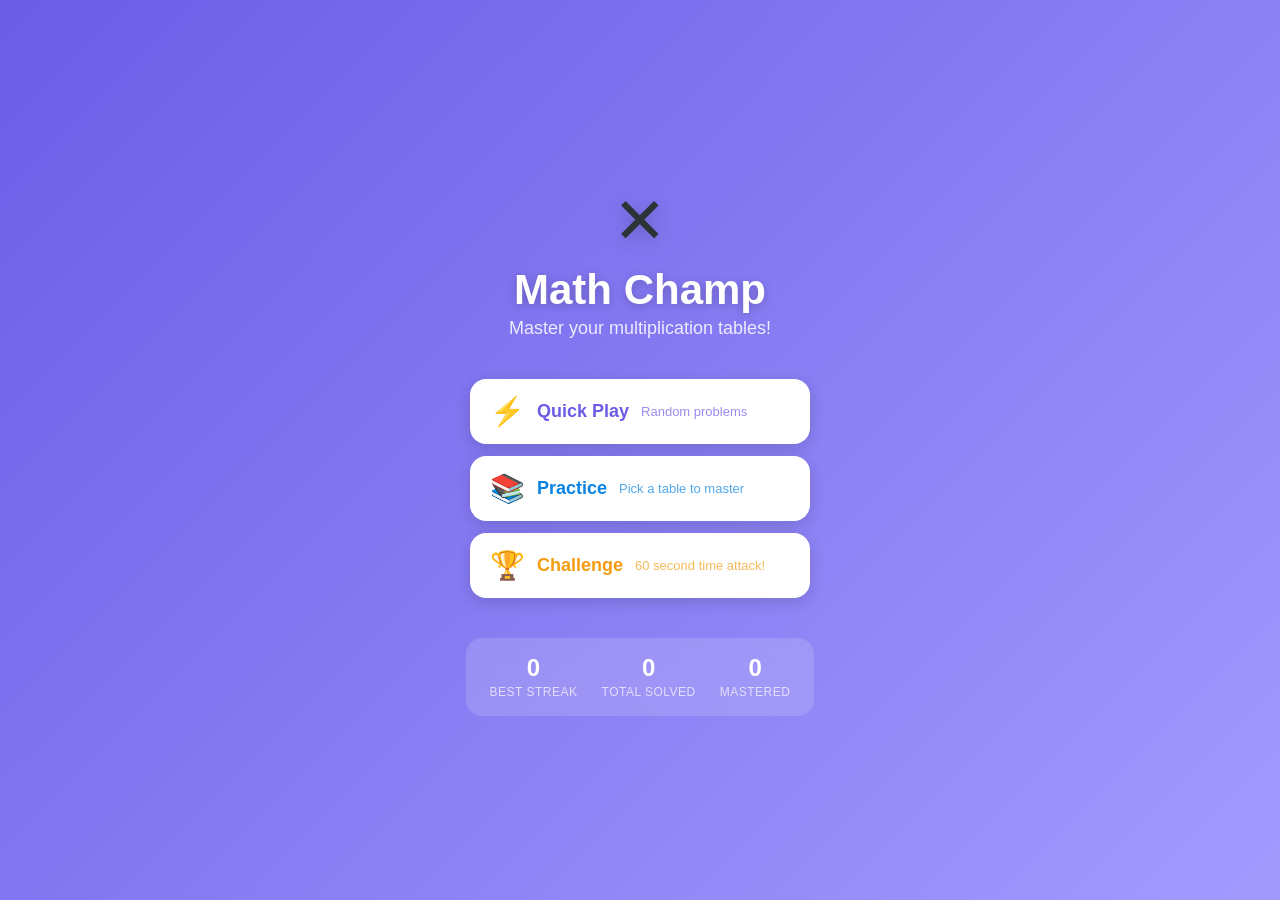
==== index.html @ 1cf612f5 "Initial commit: Math Champ multiplication tables PWA A fun, installable PWA game to help kids master" ====
<!DOCTYPE html>
<html lang="en">
<head>
  <meta charset="UTF-8">
  <meta name="viewport" content="width=device-width, initial-scale=1.0, user-scalable=no">
  <meta name="apple-mobile-web-app-capable" content="yes">
  <meta name="apple-mobile-web-app-status-bar-style" content="black-translucent">
  <meta name="apple-mobile-web-app-title" content="Math Champ">
  <meta name="theme-color" content="#6c5ce7">
  <title>Math Champ ✕</title>
  <link rel="manifest" href="manifest.json">
  <link rel="apple-touch-icon" href="icon-192.png">
  <link rel="stylesheet" href="style.css">
</head>
<body>
  <div id="app">

    <!-- HOME SCREEN -->
    <div id="screen-home" class="screen active">
      <div class="home-content">
        <div class="logo">
          <span class="logo-icon">✕</span>
          <h1>Math Champ</h1>
          <p class="subtitle">Master your multiplication tables!</p>
        </div>
        <div class="menu-buttons">
          <button class="btn btn-play" onclick="startQuickPlay()">
            <span class="btn-icon">⚡</span>
            <span class="btn-label">Quick Play</span>
            <span class="btn-desc">Random problems</span>
          </button>
          <button class="btn btn-practice" onclick="showTablePicker()">
            <span class="btn-icon">📚</span>
            <span class="btn-label">Practice</span>
            <span class="btn-desc">Pick a table to master</span>
          </button>
          <button class="btn btn-challenge" onclick="startChallenge()">
            <span class="btn-icon">🏆</span>
            <span class="btn-label">Challenge</span>
            <span class="btn-desc">60 second time attack!</span>
          </button>
        </div>
        <div class="stats-bar">
          <div class="stat">
            <span class="stat-value" id="home-streak">0</span>
            <span class="stat-label">Best Streak</span>
          </div>
          <div class="stat">
            <span class="stat-value" id="home-total">0</span>
            <span class="stat-label">Total Solved</span>
          </div>
          <div class="stat">
            <span class="stat-value" id="home-mastered">0</span>
            <span class="stat-label">Mastered</span>
          </div>
        </div>
      </div>
    </div>

    <!-- TABLE PICKER SCREEN -->
    <div id="screen-picker" class="screen">
      <div class="picker-content">
        <button class="back-btn" onclick="goHome()">← Back</button>
        <h2>Pick a Table</h2>
        <div class="table-grid" id="table-grid"></div>
      </div>
    </div>

    <!-- GAME SCREEN -->
    <div id="screen-game" class="screen">
      <div class="game-header">
        <button class="back-btn" onclick="endGame()">✕</button>
        <div class="game-info">
          <div class="streak" id="streak-display">
            <span class="streak-fire" id="streak-fire">🔥</span>
            <span id="streak-count">0</span>
          </div>
          <div class="score" id="score-display">
            Score: <span id="score-count">0</span>
          </div>
        </div>
        <div class="timer" id="timer-display" style="display:none">
          <span id="timer-value">60</span>s
        </div>
      </div>

      <div class="game-body">
        <div class="problem-container">
          <div class="problem" id="problem">
            <span class="problem-num" id="num-a">7</span>
            <span class="problem-op">×</span>
            <span class="problem-num" id="num-b">8</span>
            <span class="problem-eq">=</span>
            <span class="problem-answer" id="answer-display">?</span>
          </div>
          <div class="feedback" id="feedback"></div>
        </div>

        <div class="numpad">
          <button class="num-btn" onclick="pressNum(1)">1</button>
          <button class="num-btn" onclick="pressNum(2)">2</button>
          <button class="num-btn" onclick="pressNum(3)">3</button>
          <button class="num-btn" onclick="pressNum(4)">4</button>
          <button class="num-btn" onclick="pressNum(5)">5</button>
          <button class="num-btn" onclick="pressNum(6)">6</button>
          <button class="num-btn" onclick="pressNum(7)">7</button>
          <button class="num-btn" onclick="pressNum(8)">8</button>
          <button class="num-btn" onclick="pressNum(9)">9</button>
          <button class="num-btn num-btn-clear" onclick="clearAnswer()">⌫</button>
          <button class="num-btn" onclick="pressNum(0)">0</button>
          <button class="num-btn num-btn-go" onclick="submitAnswer()">GO</button>
        </div>
      </div>
    </div>

    <!-- RESULTS SCREEN -->
    <div id="screen-results" class="screen">
      <div class="results-content">
        <div class="results-header" id="results-header">
          <span class="results-emoji">🌟</span>
          <h2>Great Job!</h2>
        </div>
        <div class="results-stats">
          <div class="result-stat">
            <span class="result-stat-value" id="result-score">0</span>
            <span class="result-stat-label">Score</span>
          </div>
          <div class="result-stat">
            <span class="result-stat-value" id="result-correct">0</span>
            <span class="result-stat-label">Correct</span>
          </div>
          <div class="result-stat">
            <span class="result-stat-value" id="result-best-streak">0</span>
            <span class="result-stat-label">Best Streak</span>
          </div>
        </div>
        <div class="trouble-spots" id="trouble-spots" style="display:none">
          <h3>Keep Practicing</h3>
          <div id="trouble-list"></div>
        </div>
        <div class="results-buttons">
          <button class="btn btn-play" onclick="playAgain()">
            <span class="btn-icon">🔄</span>
            <span class="btn-label">Play Again</span>
          </button>
          <button class="btn btn-practice" onclick="goHome()">
            <span class="btn-icon">🏠</span>
            <span class="btn-label">Home</span>
          </button>
        </div>
      </div>
    </div>

    <!-- CONFETTI CANVAS -->
    <canvas id="confetti-canvas"></canvas>
  </div>

  <script src="app.js"></script>
</body>
</html>
---- style.css ----
/* ============================================
   MATH CHAMP — Styles
   ============================================ */

:root {
  --purple: #6c5ce7;
  --purple-dark: #5a4bd1;
  --pink: #e84393;
  --orange: #f39c12;
  --green: #00b894;
  --red: #e74c3c;
  --blue: #0984e3;
  --bg-start: #6c5ce7;
  --bg-end: #a29bfe;
  --text: #2d3436;
  --text-light: #636e72;
  --white: #ffffff;
  --shadow: 0 4px 15px rgba(0, 0, 0, 0.15);
  --shadow-lg: 0 8px 30px rgba(0, 0, 0, 0.2);
  --radius: 16px;
  --radius-sm: 12px;
}

* {
  margin: 0;
  padding: 0;
  box-sizing: border-box;
  -webkit-tap-highlight-color: transparent;
  -webkit-touch-callout: none;
  -webkit-user-select: none;
  user-select: none;
}

html, body {
  height: 100%;
  overflow: hidden;
}

body {
  font-family: -apple-system, BlinkMacSystemFont, 'Segoe UI', Roboto, sans-serif;
  background: linear-gradient(135deg, var(--bg-start), var(--bg-end));
  color: var(--text);
  min-height: 100dvh;
}

#app {
  height: 100dvh;
  position: relative;
  overflow: hidden;
}

/* ============================================
   SCREENS
   ============================================ */

.screen {
  position: absolute;
  inset: 0;
  display: flex;
  flex-direction: column;
  opacity: 0;
  pointer-events: none;
  transform: scale(0.95);
  transition: opacity 0.3s ease, transform 0.3s ease;
}

.screen.active {
  opacity: 1;
  pointer-events: auto;
  transform: scale(1);
}

/* ============================================
   HOME SCREEN
   ============================================ */

.home-content {
  flex: 1;
  display: flex;
  flex-direction: column;
  align-items: center;
  justify-content: center;
  padding: 24px;
  gap: 32px;
}

.logo {
  text-align: center;
}

.logo-icon {
  font-size: 64px;
  display: block;
  animation: pulse 2s ease-in-out infinite;
  filter: drop-shadow(0 4px 8px rgba(0,0,0,0.2));
}

@keyframes pulse {
  0%, 100% { transform: scale(1); }
  50% { transform: scale(1.1); }
}

.logo h1 {
  font-size: 42px;
  font-weight: 800;
  color: var(--white);
  text-shadow: 0 2px 10px rgba(0, 0, 0, 0.2);
  margin-top: 8px;
}

.subtitle {
  color: rgba(255, 255, 255, 0.85);
  font-size: 18px;
  margin-top: 4px;
}

/* ============================================
   MENU BUTTONS
   ============================================ */

.menu-buttons {
  display: flex;
  flex-direction: column;
  gap: 12px;
  width: 100%;
  max-width: 340px;
}

.btn {
  display: flex;
  align-items: center;
  gap: 12px;
  padding: 16px 20px;
  border: none;
  border-radius: var(--radius);
  font-size: 16px;
  cursor: pointer;
  transition: transform 0.15s ease, box-shadow 0.15s ease;
  box-shadow: var(--shadow);
  text-align: left;
  position: relative;
  overflow: hidden;
}

.btn:active {
  transform: scale(0.97);
}

.btn-icon {
  font-size: 28px;
  flex-shrink: 0;
}

.btn-label {
  font-weight: 700;
  font-size: 18px;
  display: block;
}

.btn-desc {
  font-size: 13px;
  opacity: 0.7;
  display: block;
}

.btn-play {
  background: var(--white);
  color: var(--purple);
}

.btn-practice {
  background: var(--white);
  color: var(--blue);
}

.btn-challenge {
  background: var(--white);
  color: var(--orange);
}

/* ============================================
   STATS BAR
   ============================================ */

.stats-bar {
  display: flex;
  gap: 24px;
  padding: 16px 24px;
  background: rgba(255, 255, 255, 0.15);
  backdrop-filter: blur(10px);
  -webkit-backdrop-filter: blur(10px);
  border-radius: var(--radius);
}

.stat {
  text-align: center;
}

.stat-value {
  font-size: 24px;
  font-weight: 800;
  color: var(--white);
  display: block;
}

.stat-label {
  font-size: 12px;
  color: rgba(255, 255, 255, 0.7);
  text-transform: uppercase;
  letter-spacing: 0.5px;
}

/* ============================================
   TABLE PICKER
   ============================================ */

.picker-content {
  flex: 1;
  padding: 24px;
  display: flex;
  flex-direction: column;
  align-items: center;
}

.picker-content h2 {
  color: var(--white);
  font-size: 28px;
  margin-bottom: 24px;
}

.back-btn {
  align-self: flex-start;
  background: rgba(255, 255, 255, 0.2);
  border: none;
  color: var(--white);
  font-size: 16px;
  font-weight: 600;
  padding: 8px 16px;
  border-radius: 20px;
  cursor: pointer;
  margin-bottom: 16px;
  transition: background 0.2s;
}

.back-btn:active {
  background: rgba(255, 255, 255, 0.35);
}

.table-grid {
  display: grid;
  grid-template-columns: repeat(3, 1fr);
  gap: 12px;
  width: 100%;
  max-width: 340px;
}

.table-btn {
  aspect-ratio: 1;
  border: none;
  border-radius: var(--radius-sm);
  font-size: 28px;
  font-weight: 800;
  cursor: pointer;
  transition: transform 0.15s ease;
  box-shadow: var(--shadow);
  display: flex;
  flex-direction: column;
  align-items: center;
  justify-content: center;
  gap: 4px;
  position: relative;
}

.table-btn:active {
  transform: scale(0.95);
}

.table-btn .mastery {
  font-size: 10px;
  font-weight: 600;
  opacity: 0.7;
}

.table-btn .mastery-star {
  position: absolute;
  top: 6px;
  right: 6px;
  font-size: 16px;
}

.table-btn-1  { background: #ff6b6b; color: white; }
.table-btn-2  { background: #ee5a24; color: white; }
.table-btn-3  { background: #f39c12; color: white; }
.table-btn-4  { background: #fdcb6e; color: #5a4e3a; }
.table-btn-5  { background: #00b894; color: white; }
.table-btn-6  { background: #00cec9; color: white; }
.table-btn-7  { background: #0984e3; color: white; }
.table-btn-8  { background: #6c5ce7; color: white; }
.table-btn-9  { background: #e84393; color: white; }
.table-btn-10 { background: #fd79a8; color: white; }
.table-btn-11 { background: #636e72; color: white; }
.table-btn-12 { background: #2d3436; color: white; }

/* ============================================
   GAME SCREEN
   ============================================ */

.game-header {
  display: flex;
  align-items: center;
  justify-content: space-between;
  padding: 16px 20px;
  gap: 12px;
}

.game-header .back-btn {
  margin-bottom: 0;
  font-size: 20px;
  width: 40px;
  height: 40px;
  padding: 0;
  display: flex;
  align-items: center;
  justify-content: center;
  border-radius: 50%;
}

.game-info {
  display: flex;
  align-items: center;
  gap: 16px;
}

.streak {
  display: flex;
  align-items: center;
  gap: 4px;
  font-size: 20px;
  font-weight: 800;
  color: var(--white);
}

.streak-fire {
  font-size: 24px;
  transition: transform 0.2s ease;
}

.streak-fire.big {
  transform: scale(1.5);
}

.score {
  font-size: 16px;
  font-weight: 600;
  color: rgba(255, 255, 255, 0.8);
}

.timer {
  background: rgba(255, 255, 255, 0.2);
  padding: 8px 16px;
  border-radius: 20px;
  font-size: 20px;
  font-weight: 800;
  color: var(--white);
}

.timer.warning {
  background: var(--red);
  animation: timerPulse 0.5s ease-in-out infinite;
}

@keyframes timerPulse {
  0%, 100% { transform: scale(1); }
  50% { transform: scale(1.05); }
}

.game-body {
  flex: 1;
  display: flex;
  flex-direction: column;
  justify-content: center;
  padding: 0 20px 24px;
  gap: 24px;
}

/* ============================================
   PROBLEM DISPLAY
   ============================================ */

.problem-container {
  text-align: center;
}

.problem {
  display: flex;
  align-items: center;
  justify-content: center;
  gap: 12px;
  font-size: 48px;
  font-weight: 800;
  color: var(--white);
  text-shadow: 0 2px 8px rgba(0, 0, 0, 0.15);
  transition: transform 0.2s ease;
}

.problem.correct {
  animation: correctBounce 0.5s ease;
}

.problem.wrong {
  animation: wrongShake 0.4s ease;
}

@keyframes correctBounce {
  0% { transform: scale(1); }
  30% { transform: scale(1.15); }
  100% { transform: scale(1); }
}

@keyframes wrongShake {
  0%, 100% { transform: translateX(0); }
  20% { transform: translateX(-12px); }
  40% { transform: translateX(12px); }
  60% { transform: translateX(-8px); }
  80% { transform: translateX(8px); }
}

.problem-answer {
  min-width: 80px;
  padding: 4px 12px;
  background: rgba(255, 255, 255, 0.2);
  border-radius: var(--radius-sm);
  display: inline-block;
}

.problem-answer.has-value {
  background: rgba(255, 255, 255, 0.3);
}

.feedback {
  font-size: 24px;
  font-weight: 700;
  margin-top: 12px;
  min-height: 36px;
  color: var(--white);
  transition: opacity 0.2s;
}

.feedback.correct-fb {
  color: #55efc4;
}

.feedback.wrong-fb {
  color: #fab1a0;
}

/* ============================================
   NUMPAD
   ============================================ */

.numpad {
  display: grid;
  grid-template-columns: repeat(3, 1fr);
  gap: 10px;
  max-width: 320px;
  margin: 0 auto;
  width: 100%;
}

.num-btn {
  height: 64px;
  border: none;
  border-radius: var(--radius-sm);
  font-size: 24px;
  font-weight: 700;
  background: rgba(255, 255, 255, 0.9);
  color: var(--text);
  cursor: pointer;
  transition: transform 0.1s ease, background 0.1s ease;
  box-shadow: 0 2px 8px rgba(0, 0, 0, 0.1);
}

.num-btn:active {
  transform: scale(0.93);
  background: rgba(255, 255, 255, 1);
}

.num-btn-clear {
  background: rgba(255, 255, 255, 0.5);
  font-size: 22px;
}

.num-btn-go {
  background: var(--green);
  color: var(--white);
  font-size: 20px;
  font-weight: 800;
}

.num-btn-go:active {
  background: #00a884;
}

/* ============================================
   RESULTS SCREEN
   ============================================ */

.results-content {
  flex: 1;
  display: flex;
  flex-direction: column;
  align-items: center;
  justify-content: center;
  padding: 24px;
  gap: 24px;
}

.results-header {
  text-align: center;
}

.results-emoji {
  font-size: 64px;
  display: block;
  animation: pulse 2s ease-in-out infinite;
}

.results-header h2 {
  font-size: 32px;
  color: var(--white);
  margin-top: 8px;
}

.results-stats {
  display: flex;
  gap: 24px;
  padding: 20px 32px;
  background: rgba(255, 255, 255, 0.15);
  backdrop-filter: blur(10px);
  -webkit-backdrop-filter: blur(10px);
  border-radius: var(--radius);
}

.result-stat {
  text-align: center;
}

.result-stat-value {
  font-size: 32px;
  font-weight: 800;
  color: var(--white);
  display: block;
}

.result-stat-label {
  font-size: 13px;
  color: rgba(255, 255, 255, 0.7);
  text-transform: uppercase;
  letter-spacing: 0.5px;
}

.trouble-spots {
  background: rgba(255, 255, 255, 0.1);
  border-radius: var(--radius);
  padding: 16px 20px;
  width: 100%;
  max-width: 340px;
}

.trouble-spots h3 {
  color: rgba(255, 255, 255, 0.8);
  font-size: 14px;
  text-transform: uppercase;
  letter-spacing: 1px;
  margin-bottom: 12px;
}

.trouble-item {
  display: flex;
  justify-content: space-between;
  align-items: center;
  padding: 8px 0;
  border-bottom: 1px solid rgba(255, 255, 255, 0.1);
  color: rgba(255, 255, 255, 0.9);
  font-size: 16px;
  font-weight: 600;
}

.trouble-item:last-child {
  border-bottom: none;
}

.trouble-item .correct-answer {
  color: #55efc4;
}

.results-buttons {
  display: flex;
  gap: 12px;
  width: 100%;
  max-width: 340px;
}

.results-buttons .btn {
  flex: 1;
  justify-content: center;
  text-align: center;
}

.results-buttons .btn-label {
  font-size: 16px;
}

/* ============================================
   CONFETTI
   ============================================ */

#confetti-canvas {
  position: fixed;
  inset: 0;
  pointer-events: none;
  z-index: 100;
}

/* ============================================
   RESPONSIVE
   ============================================ */

@media (min-height: 800px) {
  .problem {
    font-size: 56px;
  }
  .num-btn {
    height: 72px;
    font-size: 28px;
  }
  .home-content {
    gap: 40px;
  }
}

@media (max-height: 600px) {
  .logo-icon { font-size: 40px; }
  .logo h1 { font-size: 32px; }
  .home-content { gap: 16px; }
  .menu-buttons { gap: 8px; }
  .btn { padding: 12px 16px; }
  .problem { font-size: 36px; }
  .num-btn { height: 52px; font-size: 20px; }
  .game-body { gap: 12px; }
}

/* Safe area padding for notched devices */
@supports (padding-top: env(safe-area-inset-top)) {
  .game-header {
    padding-top: calc(16px + env(safe-area-inset-top));
  }
  .home-content {
    padding-top: calc(24px + env(safe-area-inset-top));
  }
  .picker-content {
    padding-top: calc(24px + env(safe-area-inset-top));
  }
  .numpad {
    padding-bottom: env(safe-area-inset-bottom);
  }
}
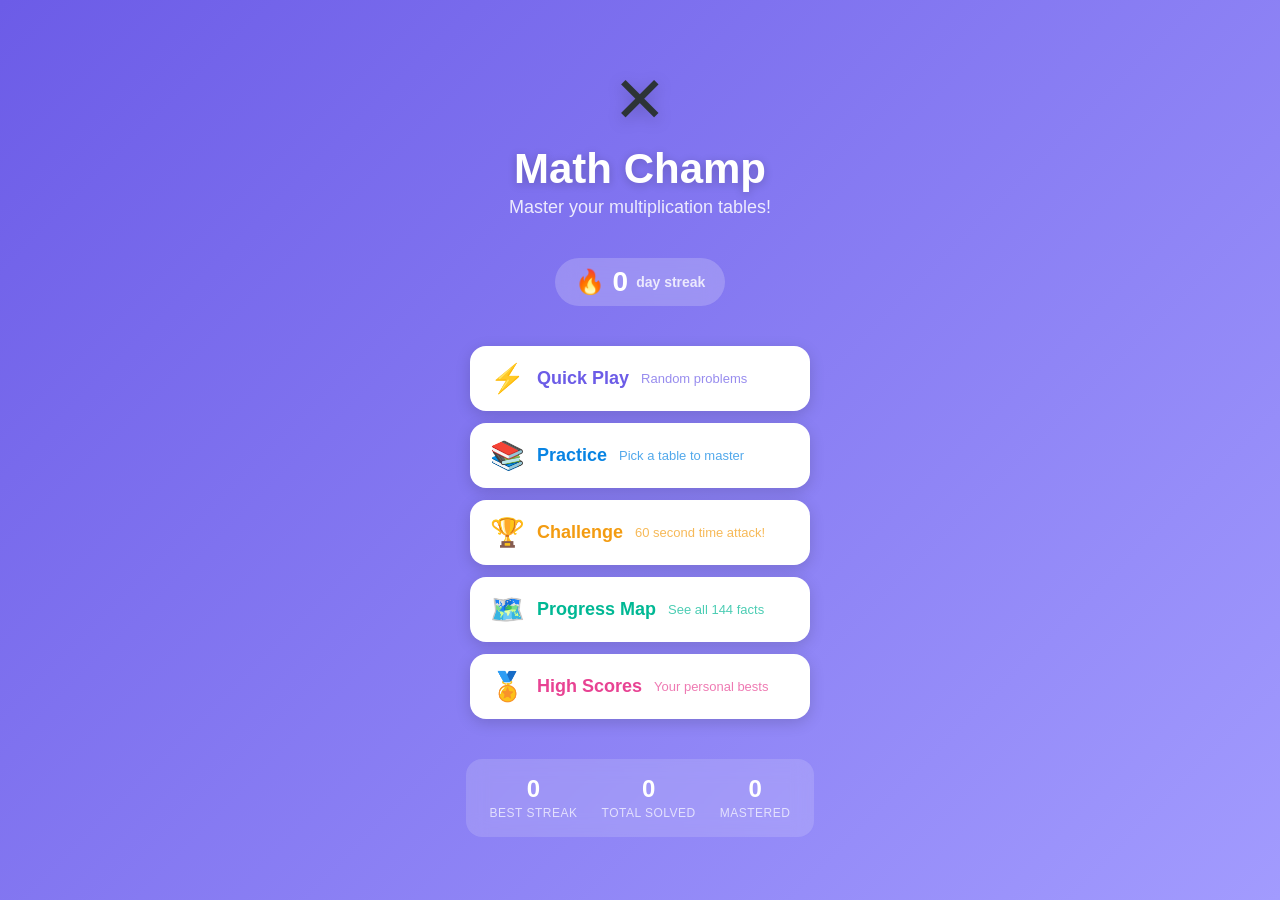
==== commit fee8adf2: "Add sound effects, daily streak, mascot, progress map, high scores, review mode New features: - Soun" ====
--- a/index.html
+++ b/index.html
@@ -23,6 +23,11 @@
           <h1>Math Champ</h1>
           <p class="subtitle">Master your multiplication tables!</p>
         </div>
+        <div class="daily-streak" id="daily-streak">
+          <span class="daily-fire">🔥</span>
+          <span class="daily-count" id="daily-count">0</span>
+          <span class="daily-label">day streak</span>
+        </div>
         <div class="menu-buttons">
           <button class="btn btn-play" onclick="startQuickPlay()">
             <span class="btn-icon">⚡</span>
@@ -38,6 +43,16 @@
             <span class="btn-icon">🏆</span>
             <span class="btn-label">Challenge</span>
             <span class="btn-desc">60 second time attack!</span>
+          </button>
+          <button class="btn btn-progress" onclick="showProgressMap()">
+            <span class="btn-icon">🗺️</span>
+            <span class="btn-label">Progress Map</span>
+            <span class="btn-desc">See all 144 facts</span>
+          </button>
+          <button class="btn btn-scores" onclick="showHighScores()">
+            <span class="btn-icon">🏅</span>
+            <span class="btn-label">High Scores</span>
+            <span class="btn-desc">Your personal bests</span>
           </button>
         </div>
         <div class="stats-bar">
@@ -63,6 +78,39 @@
         <button class="back-btn" onclick="goHome()">← Back</button>
         <h2>Pick a Table</h2>
         <div class="table-grid" id="table-grid"></div>
+      </div>
+    </div>
+
+    <!-- PROGRESS MAP SCREEN -->
+    <div id="screen-progress" class="screen">
+      <div class="progress-content">
+        <button class="back-btn" onclick="goHome()">← Back</button>
+        <h2>Progress Map</h2>
+        <p class="progress-subtitle">Every multiplication fact 1–12</p>
+        <div class="progress-legend">
+          <span class="legend-item"><span class="legend-dot legend-new"></span> New</span>
+          <span class="legend-item"><span class="legend-dot legend-learning"></span> Learning</span>
+          <span class="legend-item"><span class="legend-dot legend-good"></span> Good</span>
+          <span class="legend-item"><span class="legend-dot legend-mastered"></span> Mastered</span>
+        </div>
+        <div class="progress-grid" id="progress-grid"></div>
+        <div class="progress-summary" id="progress-summary"></div>
+      </div>
+    </div>
+
+    <!-- HIGH SCORES SCREEN -->
+    <div id="screen-scores" class="screen">
+      <div class="scores-content">
+        <button class="back-btn" onclick="goHome()">← Back</button>
+        <h2>🏅 High Scores</h2>
+        <div class="scores-section">
+          <h3>Challenge Mode</h3>
+          <div class="scores-list" id="scores-challenge"></div>
+        </div>
+        <div class="scores-section">
+          <h3>Quick Play</h3>
+          <div class="scores-list" id="scores-quick"></div>
+        </div>
       </div>
     </div>
 
@@ -85,6 +133,7 @@
       </div>
 
       <div class="game-body">
+        <div class="mascot" id="mascot">🤔</div>
         <div class="problem-container">
           <div class="problem" id="problem">
             <span class="problem-num" id="num-a">7</span>
@@ -134,13 +183,20 @@
             <span class="result-stat-label">Best Streak</span>
           </div>
         </div>
+        <div class="new-high-score" id="new-high-score" style="display:none">
+          🎉 NEW HIGH SCORE! 🎉
+        </div>
         <div class="trouble-spots" id="trouble-spots" style="display:none">
           <h3>Keep Practicing</h3>
           <div id="trouble-list"></div>
         </div>
         <div class="results-buttons">
+          <button class="btn btn-review" id="btn-review" onclick="startReview()" style="display:none">
+            <span class="btn-icon">🔄</span>
+            <span class="btn-label">Review Mistakes</span>
+          </button>
           <button class="btn btn-play" onclick="playAgain()">
-            <span class="btn-icon">🔄</span>
+            <span class="btn-icon">▶️</span>
             <span class="btn-label">Play Again</span>
           </button>
           <button class="btn btn-practice" onclick="goHome()">
--- a/style.css
+++ b/style.css
@@ -612,6 +612,317 @@
 }
 
 /* ============================================
+   DAILY STREAK
+   ============================================ */
+
+.daily-streak {
+  display: flex;
+  align-items: center;
+  gap: 8px;
+  background: rgba(255, 255, 255, 0.2);
+  backdrop-filter: blur(10px);
+  -webkit-backdrop-filter: blur(10px);
+  padding: 8px 20px;
+  border-radius: 24px;
+}
+
+.daily-fire {
+  font-size: 24px;
+  animation: pulse 2s ease-in-out infinite;
+}
+
+.daily-count {
+  font-size: 28px;
+  font-weight: 800;
+  color: var(--white);
+}
+
+.daily-label {
+  font-size: 14px;
+  color: rgba(255, 255, 255, 0.8);
+  font-weight: 600;
+}
+
+/* ============================================
+   EXTRA MENU BUTTONS
+   ============================================ */
+
+.btn-progress {
+  background: var(--white);
+  color: #00b894;
+}
+
+.btn-scores {
+  background: var(--white);
+  color: #e84393;
+}
+
+.btn-review {
+  background: var(--white);
+  color: #e74c3c;
+  width: 100%;
+}
+
+/* ============================================
+   MASCOT
+   ============================================ */
+
+.mascot {
+  font-size: 48px;
+  text-align: center;
+  transition: transform 0.3s ease;
+  filter: drop-shadow(0 2px 6px rgba(0,0,0,0.15));
+}
+
+.mascot.bounce {
+  animation: mascotBounce 0.5s ease;
+}
+
+.mascot.shake {
+  animation: mascotShake 0.4s ease;
+}
+
+.mascot.dance {
+  animation: mascotDance 0.8s ease;
+}
+
+@keyframes mascotBounce {
+  0%   { transform: translateY(0) scale(1); }
+  30%  { transform: translateY(-16px) scale(1.2); }
+  50%  { transform: translateY(-8px) scale(1.1); }
+  100% { transform: translateY(0) scale(1); }
+}
+
+@keyframes mascotShake {
+  0%, 100% { transform: rotate(0deg); }
+  20% { transform: rotate(-12deg); }
+  40% { transform: rotate(12deg); }
+  60% { transform: rotate(-8deg); }
+  80% { transform: rotate(8deg); }
+}
+
+@keyframes mascotDance {
+  0%   { transform: translateY(0) rotate(0deg); }
+  20%  { transform: translateY(-10px) rotate(-8deg); }
+  40%  { transform: translateY(0) rotate(8deg); }
+  60%  { transform: translateY(-10px) rotate(-8deg); }
+  80%  { transform: translateY(0) rotate(8deg); }
+  100% { transform: translateY(0) rotate(0deg); }
+}
+
+/* ============================================
+   PROGRESS MAP
+   ============================================ */
+
+.progress-content {
+  flex: 1;
+  padding: 24px;
+  display: flex;
+  flex-direction: column;
+  align-items: center;
+  overflow-y: auto;
+  -webkit-overflow-scrolling: touch;
+}
+
+.progress-content h2 {
+  color: var(--white);
+  font-size: 28px;
+  margin-bottom: 4px;
+}
+
+.progress-subtitle {
+  color: rgba(255, 255, 255, 0.7);
+  font-size: 14px;
+  margin-bottom: 12px;
+}
+
+.progress-legend {
+  display: flex;
+  gap: 12px;
+  margin-bottom: 16px;
+  flex-wrap: wrap;
+  justify-content: center;
+}
+
+.legend-item {
+  display: flex;
+  align-items: center;
+  gap: 4px;
+  color: rgba(255, 255, 255, 0.8);
+  font-size: 12px;
+  font-weight: 600;
+}
+
+.legend-dot {
+  width: 12px;
+  height: 12px;
+  border-radius: 3px;
+}
+
+.legend-new      { background: rgba(255,255,255,0.2); }
+.legend-learning { background: #fdcb6e; }
+.legend-good     { background: #00b894; }
+.legend-mastered { background: #6c5ce7; }
+
+.progress-grid {
+  display: grid;
+  grid-template-columns: 24px repeat(12, 1fr);
+  gap: 3px;
+  width: 100%;
+  max-width: 400px;
+}
+
+.grid-header {
+  font-size: 11px;
+  font-weight: 700;
+  color: rgba(255, 255, 255, 0.6);
+  display: flex;
+  align-items: center;
+  justify-content: center;
+}
+
+.grid-cell {
+  aspect-ratio: 1;
+  border-radius: 4px;
+  display: flex;
+  align-items: center;
+  justify-content: center;
+  font-size: 9px;
+  font-weight: 700;
+  transition: transform 0.15s;
+  cursor: default;
+}
+
+.grid-cell:hover {
+  transform: scale(1.15);
+  z-index: 1;
+}
+
+.grid-cell.cell-new      { background: rgba(255,255,255,0.15); color: rgba(255,255,255,0.4); }
+.grid-cell.cell-learning { background: #fdcb6e; color: #5a4e3a; }
+.grid-cell.cell-good     { background: #00b894; color: white; }
+.grid-cell.cell-mastered { background: #6c5ce7; color: white; }
+
+.progress-summary {
+  margin-top: 16px;
+  padding: 12px 20px;
+  background: rgba(255, 255, 255, 0.1);
+  border-radius: var(--radius);
+  color: rgba(255, 255, 255, 0.9);
+  font-size: 14px;
+  font-weight: 600;
+  text-align: center;
+}
+
+/* ============================================
+   HIGH SCORES
+   ============================================ */
+
+.scores-content {
+  flex: 1;
+  padding: 24px;
+  display: flex;
+  flex-direction: column;
+  align-items: center;
+  overflow-y: auto;
+  -webkit-overflow-scrolling: touch;
+}
+
+.scores-content h2 {
+  color: var(--white);
+  font-size: 28px;
+  margin-bottom: 20px;
+}
+
+.scores-section {
+  width: 100%;
+  max-width: 340px;
+  margin-bottom: 24px;
+}
+
+.scores-section h3 {
+  color: rgba(255, 255, 255, 0.7);
+  font-size: 13px;
+  text-transform: uppercase;
+  letter-spacing: 1px;
+  margin-bottom: 8px;
+}
+
+.scores-list {
+  background: rgba(255, 255, 255, 0.1);
+  border-radius: var(--radius);
+  overflow: hidden;
+}
+
+.score-entry {
+  display: flex;
+  align-items: center;
+  padding: 12px 16px;
+  border-bottom: 1px solid rgba(255, 255, 255, 0.08);
+  color: var(--white);
+}
+
+.score-entry:last-child {
+  border-bottom: none;
+}
+
+.score-rank {
+  font-size: 18px;
+  font-weight: 800;
+  width: 32px;
+  text-align: center;
+}
+
+.score-rank.gold   { color: #fdcb6e; }
+.score-rank.silver { color: #dfe6e9; }
+.score-rank.bronze { color: #e17055; }
+
+.score-details {
+  flex: 1;
+  margin-left: 12px;
+}
+
+.score-value {
+  font-size: 18px;
+  font-weight: 700;
+}
+
+.score-date {
+  font-size: 12px;
+  color: rgba(255, 255, 255, 0.5);
+}
+
+.score-accuracy {
+  font-size: 14px;
+  font-weight: 700;
+  color: #55efc4;
+}
+
+.scores-empty {
+  padding: 20px;
+  text-align: center;
+  color: rgba(255, 255, 255, 0.5);
+  font-size: 14px;
+}
+
+/* ============================================
+   NEW HIGH SCORE BANNER
+   ============================================ */
+
+.new-high-score {
+  font-size: 18px;
+  font-weight: 800;
+  color: #fdcb6e;
+  text-align: center;
+  animation: highScorePulse 0.6s ease-in-out infinite alternate;
+}
+
+@keyframes highScorePulse {
+  from { transform: scale(1); opacity: 0.8; }
+  to   { transform: scale(1.05); opacity: 1; }
+}
+
+/* ============================================
    CONFETTI
    ============================================ */
 
@@ -637,17 +948,23 @@
   .home-content {
     gap: 40px;
   }
+  .mascot {
+    font-size: 56px;
+  }
 }
 
 @media (max-height: 600px) {
   .logo-icon { font-size: 40px; }
   .logo h1 { font-size: 32px; }
-  .home-content { gap: 16px; }
+  .home-content { gap: 12px; }
+  .daily-streak { padding: 4px 14px; }
+  .daily-count { font-size: 22px; }
   .menu-buttons { gap: 8px; }
   .btn { padding: 12px 16px; }
   .problem { font-size: 36px; }
   .num-btn { height: 52px; font-size: 20px; }
-  .game-body { gap: 12px; }
+  .game-body { gap: 8px; }
+  .mascot { font-size: 32px; }
 }
 
 /* Safe area padding for notched devices */
@@ -661,6 +978,12 @@
   .picker-content {
     padding-top: calc(24px + env(safe-area-inset-top));
   }
+  .progress-content {
+    padding-top: calc(24px + env(safe-area-inset-top));
+  }
+  .scores-content {
+    padding-top: calc(24px + env(safe-area-inset-top));
+  }
   .numpad {
     padding-bottom: env(safe-area-inset-bottom);
   }
